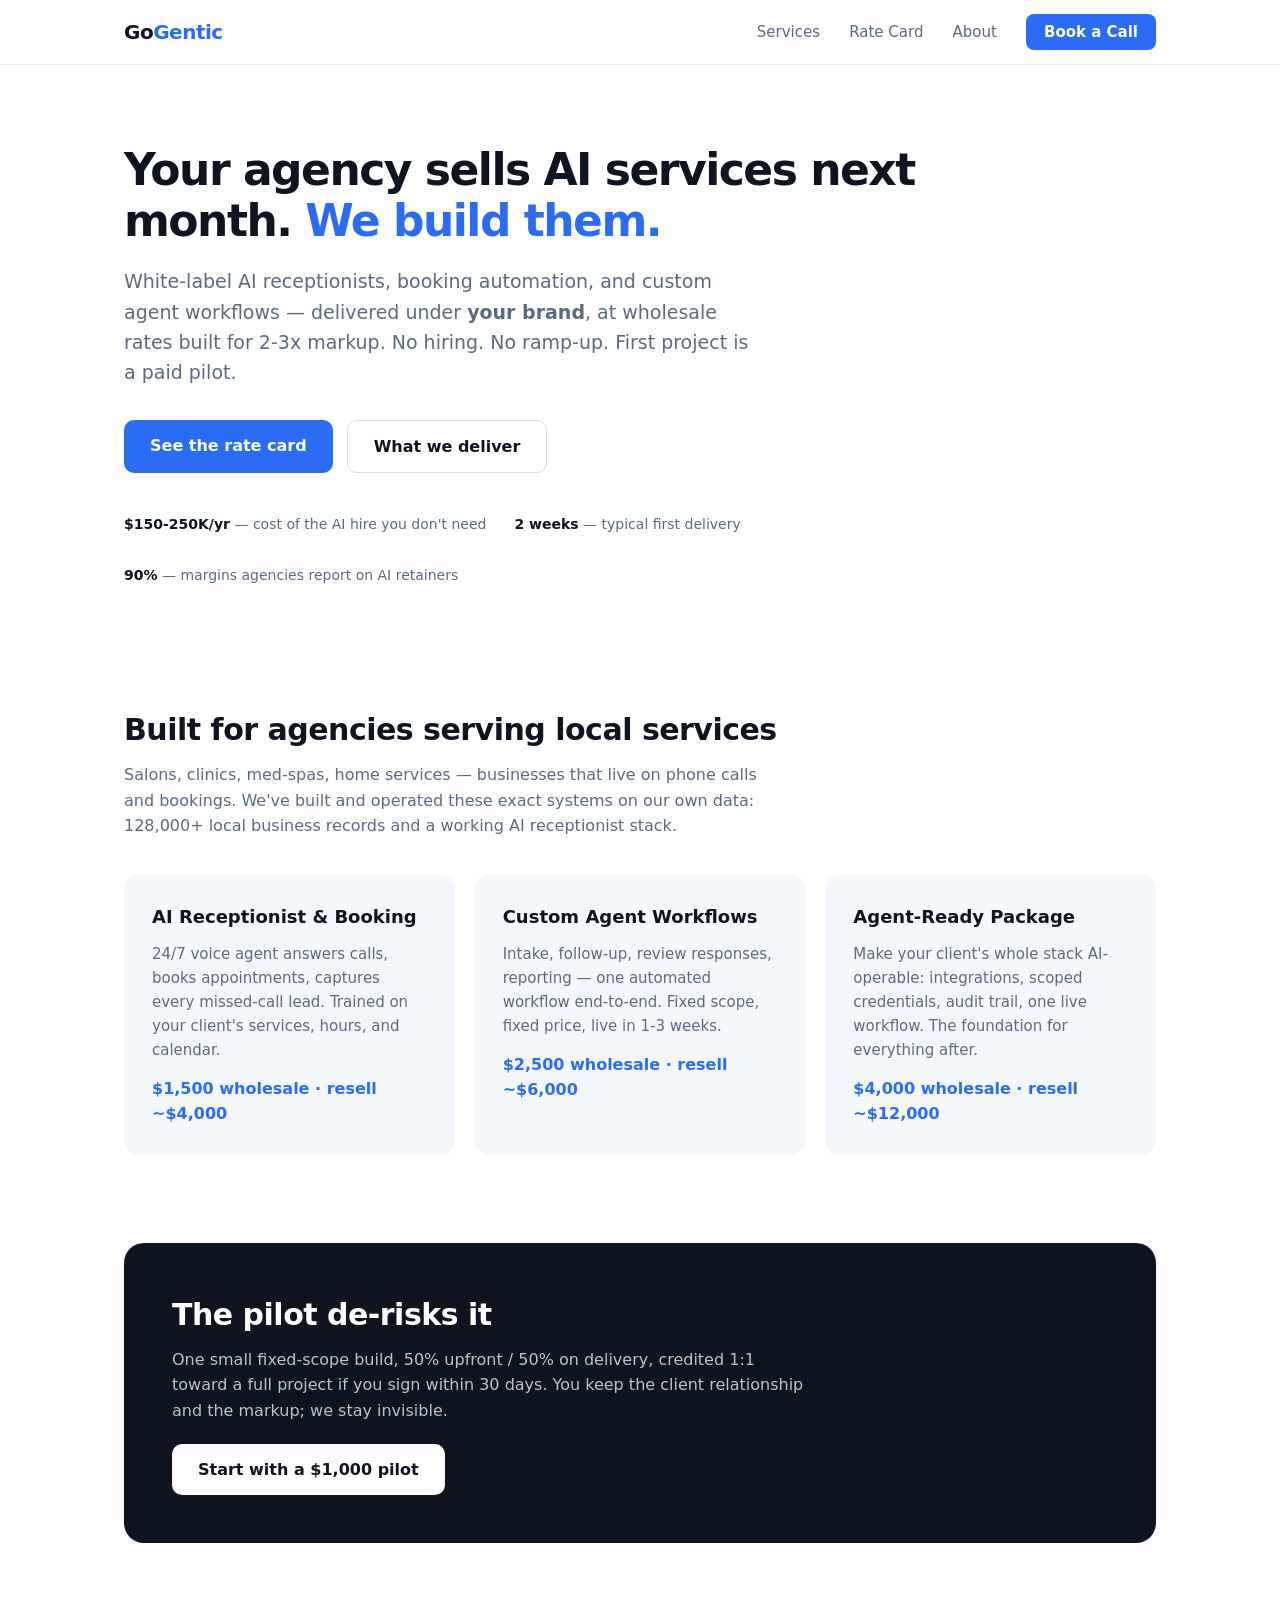
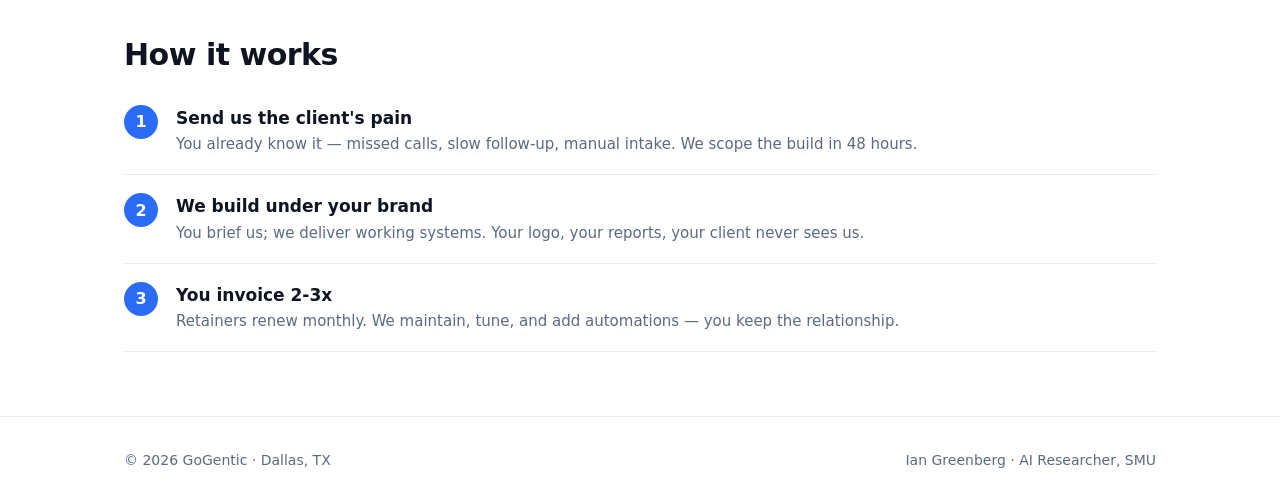
==== web/index.html @ 434d2a3e "consulting-ops v1: SQLite CRM, guarded send lane, thin MCP server, rate card, runbooks, 5-page site" ====
<!DOCTYPE html>
<html lang="en">
<head>
<meta charset="UTF-8">
<meta name="viewport" content="width=device-width, initial-scale=1.0">
<title>GoGentic — AI Receptionist & Booking Systems for Agencies</title>
<meta name="description" content="White-label AI implementation for agencies. AI receptionists, booking automation, and custom agent workflows under your brand. Built by an AI researcher, priced for 2-3x markup.">
<style>
:root{--ink:#0e1420;--paper:#ffffff;--accent:#2b6cf6;--accent2:#0e9f6e;--muted:#5b6b7f;--card:#f4f7fb}
*{margin:0;padding:0;box-sizing:border-box}
body{font-family:ui-sans-serif,system-ui,-apple-system,'Segoe UI',Roboto,sans-serif;color:var(--ink);background:var(--paper);line-height:1.6}
.wrap{max-width:1080px;margin:0 auto;padding:0 24px}
header{border-bottom:1px solid #e8edf3;position:sticky;top:0;background:rgba(255,255,255,.95);backdrop-filter:blur(6px);z-index:10}
.nav{display:flex;align-items:center;justify-content:space-between;height:64px}
.logo{font-weight:800;font-size:20px;letter-spacing:-.5px}
.logo span{color:var(--accent)}
nav a{color:var(--muted);text-decoration:none;margin-left:24px;font-size:15px}
nav a:hover{color:var(--ink)}
.cta{background:var(--accent);color:#fff!important;padding:9px 18px;border-radius:8px;font-weight:600}
.hero{padding:80px 0 56px;max-width:800px}
.hero h1{font-size:44px;line-height:1.15;letter-spacing:-1.5px;font-weight:800}
.hero h1 em{font-style:normal;color:var(--accent)}
.hero p{font-size:19px;color:var(--muted);margin-top:20px;max-width:640px}
.buttons{margin-top:32px;display:flex;gap:14px;flex-wrap:wrap}
.btn{padding:13px 26px;border-radius:10px;font-weight:700;text-decoration:none;font-size:16px}
.btn.primary{background:var(--accent);color:#fff}
.btn.ghost{border:1.5px solid #d7e0ea;color:var(--ink)}
.proof{margin-top:40px;display:flex;gap:28px;flex-wrap:wrap;color:var(--muted);font-size:14px}
.proof b{color:var(--ink)}
section{padding:64px 0}
h2{font-size:30px;letter-spacing:-.5px;margin-bottom:8px}
.sub{color:var(--muted);margin-bottom:36px;max-width:640px}
.grid{display:grid;grid-template-columns:repeat(auto-fit,minmax(300px,1fr));gap:20px}
.card{background:var(--card);border-radius:14px;padding:28px}
.card h3{font-size:18px;margin-bottom:10px}
.card p{color:var(--muted);font-size:15px}
.card .price{margin-top:14px;font-weight:800;color:var(--accent)}
.band{background:var(--ink);color:#fff;border-radius:20px;padding:48px;margin:24px 0}
.band h2{color:#fff}
.band p{color:#b9c4d2;max-width:640px}
.band .btn{background:#fff;color:var(--ink);display:inline-block;margin-top:20px}
.steps{counter-reset:s}
.step{display:flex;gap:18px;padding:18px 0;border-bottom:1px solid #e8edf3}
.step:before{counter-increment:s;content:counter(s);flex:0 0 34px;height:34px;border-radius:50%;background:var(--accent);color:#fff;font-weight:800;display:flex;align-items:center;justify-content:center}
.step h3{font-size:17px}
.step p{color:var(--muted);font-size:15px}
footer{border-top:1px solid #e8edf3;padding:32px 0;color:var(--muted);font-size:14px;display:flex;justify-content:space-between;flex-wrap:wrap;gap:8px}
</style>
</head>
<body>
<header><div class="wrap nav">
<div class="logo">Go<span>Gentic</span></div>
<nav>
<a href="services.html">Services</a>
<a href="ratecard.html">Rate Card</a>
<a href="about.html">About</a>
<a class="cta" href="contact.html">Book a Call</a>
</nav>
</div></header>

<div class="wrap">
<div class="hero">
<h1>Your agency sells AI services next month. <em>We build them.</em></h1>
<p>White-label AI receptionists, booking automation, and custom agent workflows —
delivered under <b>your brand</b>, at wholesale rates built for 2-3x markup.
No hiring. No ramp-up. First project is a paid pilot.</p>
<div class="buttons">
<a class="btn primary" href="contact.html">See the rate card</a>
<a class="btn ghost" href="services.html">What we deliver</a>
</div>
<div class="proof">
<div><b>$150-250K/yr</b> — cost of the AI hire you don't need</div>
<div><b>2 weeks</b> — typical first delivery</div>
<div><b>90%</b> — margins agencies report on AI retainers</div>
</div>
</div>

<section>
<h2>Built for agencies serving local services</h2>
<p class="sub">Salons, clinics, med-spas, home services — businesses that live on
phone calls and bookings. We've built and operated these exact systems on our own
data: 128,000+ local business records and a working AI receptionist stack.</p>
<div class="grid">
<div class="card"><h3>AI Receptionist & Booking</h3><p>24/7 voice agent answers calls, books appointments, captures every missed-call lead. Trained on your client's services, hours, and calendar.</p><div class="price">$1,500 wholesale · resell ~$4,000</div></div>
<div class="card"><h3>Custom Agent Workflows</h3><p>Intake, follow-up, review responses, reporting — one automated workflow end-to-end. Fixed scope, fixed price, live in 1-3 weeks.</p><div class="price">$2,500 wholesale · resell ~$6,000</div></div>
<div class="card"><h3>Agent-Ready Package</h3><p>Make your client's whole stack AI-operable: integrations, scoped credentials, audit trail, one live workflow. The foundation for everything after.</p><div class="price">$4,000 wholesale · resell ~$12,000</div></div>
</div>
</section>

<div class="band">
<h2>The pilot de-risks it</h2>
<p>One small fixed-scope build, 50% upfront / 50% on delivery, credited 1:1 toward a
full project if you sign within 30 days. You keep the client relationship and the
markup; we stay invisible.</p>
<a class="btn" href="contact.html">Start with a $1,000 pilot</a>
</div>

<section class="steps-wrap">
<h2>How it works</h2>
<div class="steps">
<div class="step"><div><h3>Send us the client's pain</h3><p>You already know it — missed calls, slow follow-up, manual intake. We scope the build in 48 hours.</p></div></div>
<div class="step"><div><h3>We build under your brand</h3><p>You brief us; we deliver working systems. Your logo, your reports, your client never sees us.</p></div></div>
<div class="step"><div><h3>You invoice 2-3x</h3><p>Retainers renew monthly. We maintain, tune, and add automations — you keep the relationship.</p></div></div>
</div>
</section>
</div>

<footer><div class="wrap" style="display:flex;justify-content:space-between;width:100%;flex-wrap:wrap;gap:8px">
<div>© 2026 GoGentic · Dallas, TX</div>
<div>Ian Greenberg · AI Researcher, SMU</div>
</div></footer>
</body>
</html>
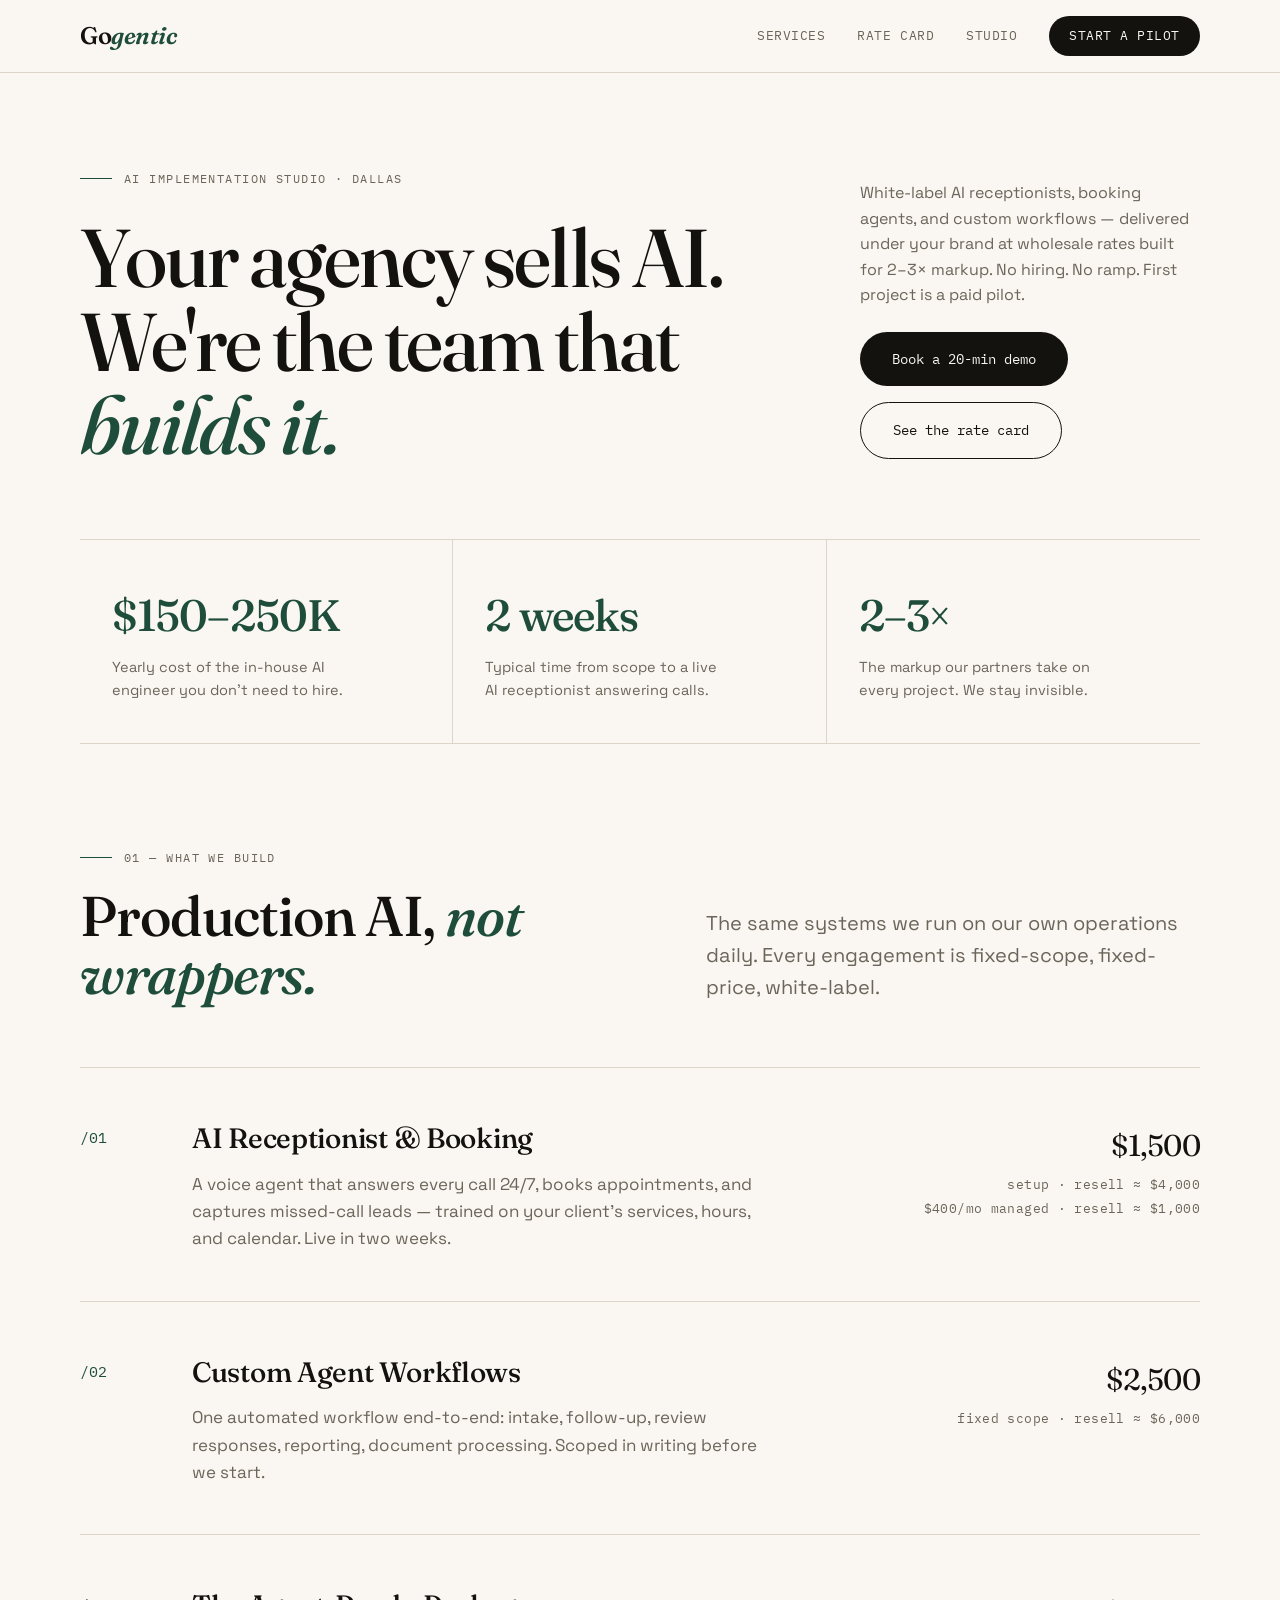
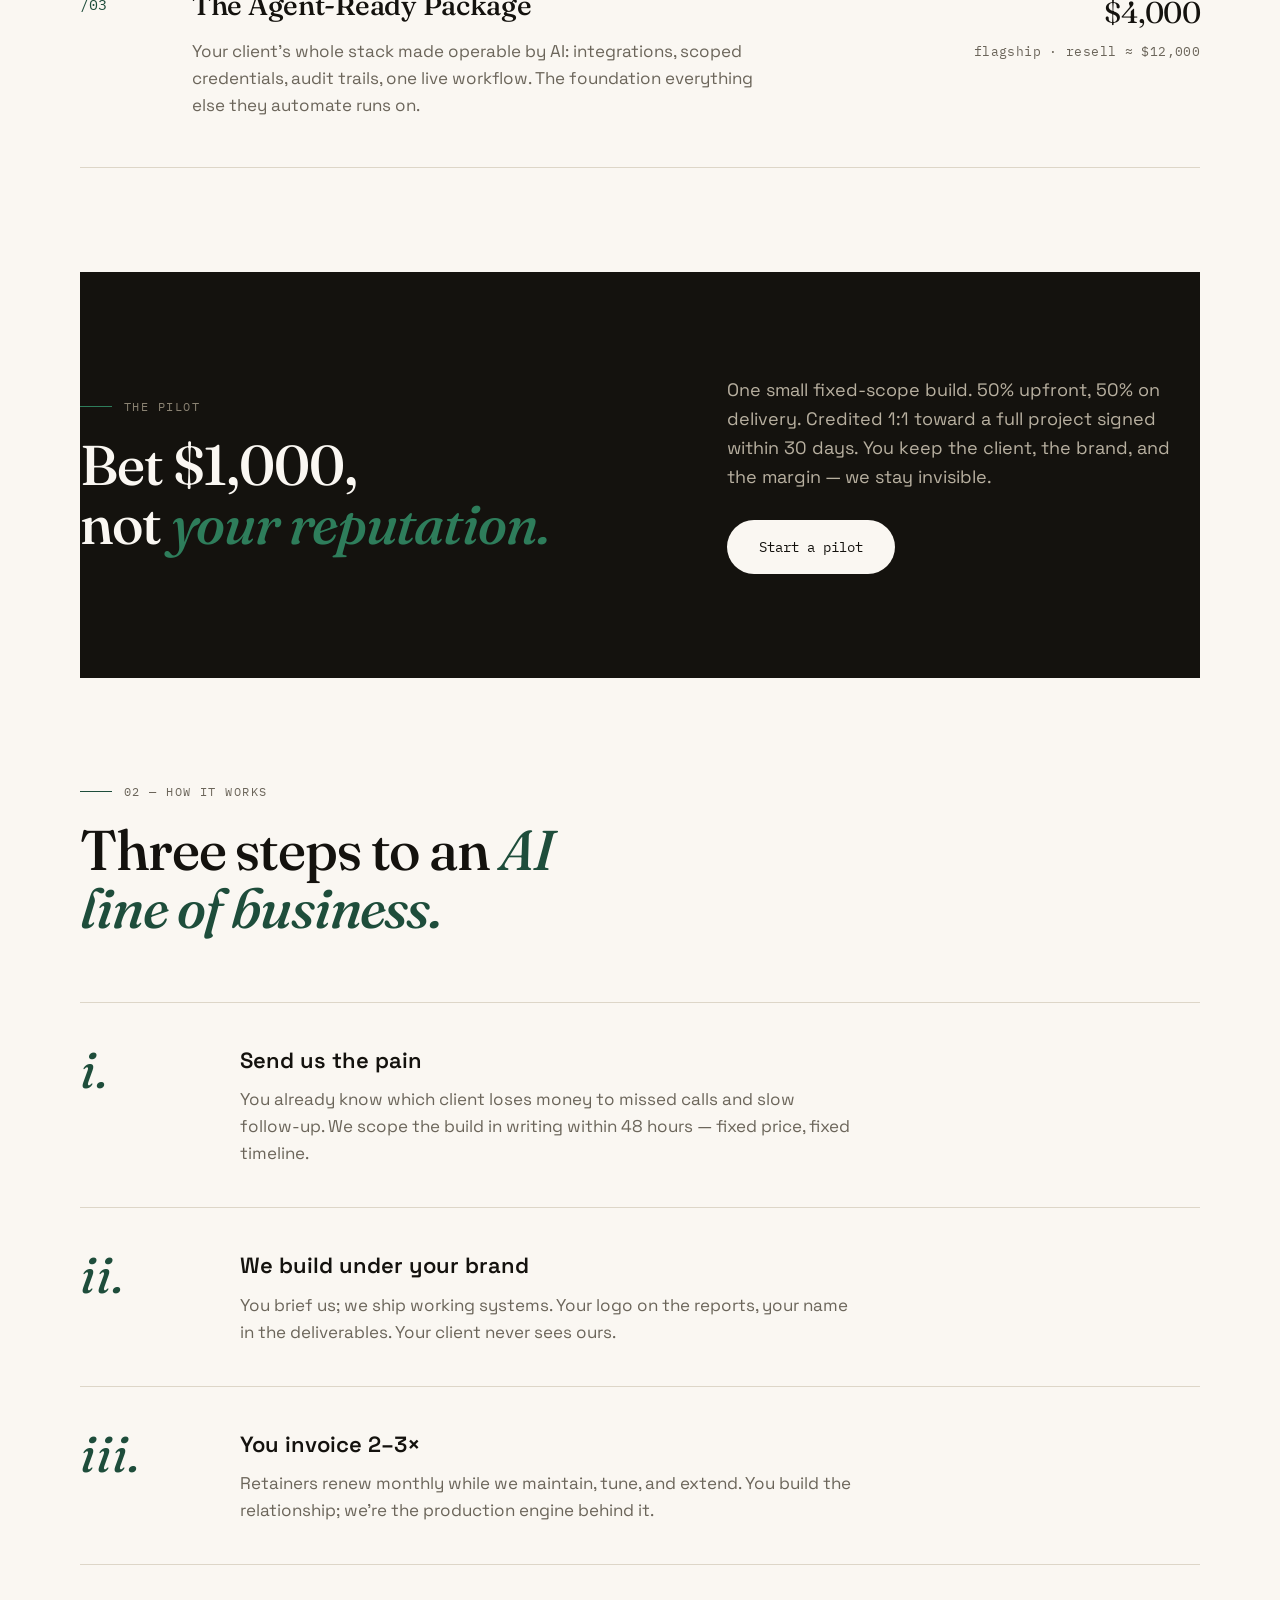
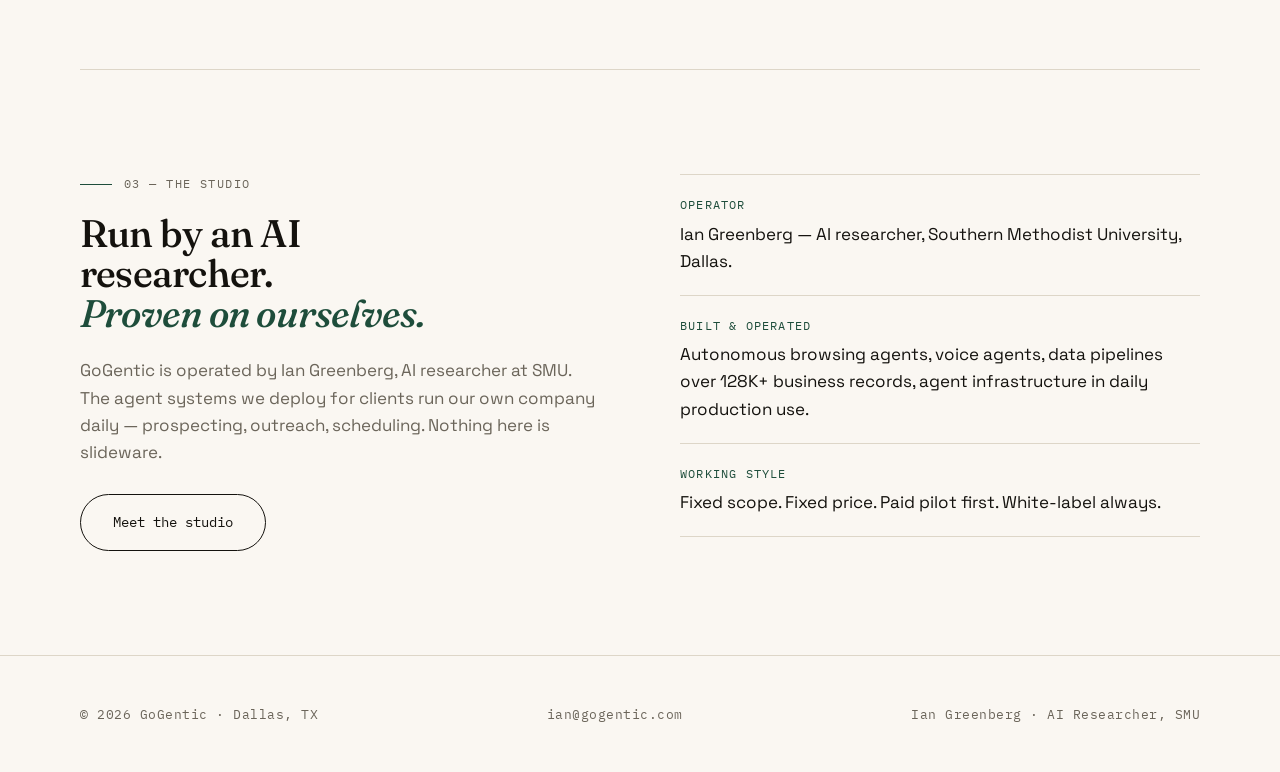
==== commit 5d712c9c: "site v2: research-studio editorial redesign (Fraunces/Space Grotesk/Plex Mono, ink-on-paper, deep gr" ====
--- a/web/index.html
+++ b/web/index.html
@@ -3,111 +3,207 @@
 <head>
 <meta charset="UTF-8">
 <meta name="viewport" content="width=device-width, initial-scale=1.0">
-<title>GoGentic — AI Receptionist & Booking Systems for Agencies</title>
-<meta name="description" content="White-label AI implementation for agencies. AI receptionists, booking automation, and custom agent workflows under your brand. Built by an AI researcher, priced for 2-3x markup.">
-<style>
-:root{--ink:#0e1420;--paper:#ffffff;--accent:#2b6cf6;--accent2:#0e9f6e;--muted:#5b6b7f;--card:#f4f7fb}
-*{margin:0;padding:0;box-sizing:border-box}
-body{font-family:ui-sans-serif,system-ui,-apple-system,'Segoe UI',Roboto,sans-serif;color:var(--ink);background:var(--paper);line-height:1.6}
-.wrap{max-width:1080px;margin:0 auto;padding:0 24px}
-header{border-bottom:1px solid #e8edf3;position:sticky;top:0;background:rgba(255,255,255,.95);backdrop-filter:blur(6px);z-index:10}
-.nav{display:flex;align-items:center;justify-content:space-between;height:64px}
-.logo{font-weight:800;font-size:20px;letter-spacing:-.5px}
-.logo span{color:var(--accent)}
-nav a{color:var(--muted);text-decoration:none;margin-left:24px;font-size:15px}
-nav a:hover{color:var(--ink)}
-.cta{background:var(--accent);color:#fff!important;padding:9px 18px;border-radius:8px;font-weight:600}
-.hero{padding:80px 0 56px;max-width:800px}
-.hero h1{font-size:44px;line-height:1.15;letter-spacing:-1.5px;font-weight:800}
-.hero h1 em{font-style:normal;color:var(--accent)}
-.hero p{font-size:19px;color:var(--muted);margin-top:20px;max-width:640px}
-.buttons{margin-top:32px;display:flex;gap:14px;flex-wrap:wrap}
-.btn{padding:13px 26px;border-radius:10px;font-weight:700;text-decoration:none;font-size:16px}
-.btn.primary{background:var(--accent);color:#fff}
-.btn.ghost{border:1.5px solid #d7e0ea;color:var(--ink)}
-.proof{margin-top:40px;display:flex;gap:28px;flex-wrap:wrap;color:var(--muted);font-size:14px}
-.proof b{color:var(--ink)}
-section{padding:64px 0}
-h2{font-size:30px;letter-spacing:-.5px;margin-bottom:8px}
-.sub{color:var(--muted);margin-bottom:36px;max-width:640px}
-.grid{display:grid;grid-template-columns:repeat(auto-fit,minmax(300px,1fr));gap:20px}
-.card{background:var(--card);border-radius:14px;padding:28px}
-.card h3{font-size:18px;margin-bottom:10px}
-.card p{color:var(--muted);font-size:15px}
-.card .price{margin-top:14px;font-weight:800;color:var(--accent)}
-.band{background:var(--ink);color:#fff;border-radius:20px;padding:48px;margin:24px 0}
-.band h2{color:#fff}
-.band p{color:#b9c4d2;max-width:640px}
-.band .btn{background:#fff;color:var(--ink);display:inline-block;margin-top:20px}
-.steps{counter-reset:s}
-.step{display:flex;gap:18px;padding:18px 0;border-bottom:1px solid #e8edf3}
-.step:before{counter-increment:s;content:counter(s);flex:0 0 34px;height:34px;border-radius:50%;background:var(--accent);color:#fff;font-weight:800;display:flex;align-items:center;justify-content:center}
-.step h3{font-size:17px}
-.step p{color:var(--muted);font-size:15px}
-footer{border-top:1px solid #e8edf3;padding:32px 0;color:var(--muted);font-size:14px;display:flex;justify-content:space-between;flex-wrap:wrap;gap:8px}
-</style>
+<title>GoGentic — The AI implementation studio for agencies</title>
+<meta name="description" content="White-label AI receptionists, booking agents, and custom AI workflows for agencies. Built by an AI researcher, delivered under your brand. Dallas, TX.">
+<link rel="preconnect" href="https://fonts.googleapis.com">
+<link rel="preconnect" href="https://fonts.gstatic.com" crossorigin>
+<link href="https://fonts.googleapis.com/css2?family=Fraunces:ital,opsz,wght@0,9..144,400..600;1,9..144,400..600&family=Space+Grotesk:wght@400;500;600&family=IBM+Plex+Mono:wght@400;500&display=swap" rel="stylesheet">
+<link rel="stylesheet" href="styles.css">
 </head>
 <body>
-<header><div class="wrap nav">
-<div class="logo">Go<span>Gentic</span></div>
-<nav>
-<a href="services.html">Services</a>
-<a href="ratecard.html">Rate Card</a>
-<a href="about.html">About</a>
-<a class="cta" href="contact.html">Book a Call</a>
-</nav>
+
+<header><div class="nav">
+  <a class="logo" href="index.html">Go<em>gentic</em></a>
+  <nav>
+    <a href="services.html">Services</a>
+    <a href="ratecard.html">Rate Card</a>
+    <a href="about.html">Studio</a>
+    <a class="pill" href="contact.html">Start a pilot</a>
+  </nav>
 </div></header>
 
 <div class="wrap">
+
+<!-- HERO -->
 <div class="hero">
-<h1>Your agency sells AI services next month. <em>We build them.</em></h1>
-<p>White-label AI receptionists, booking automation, and custom agent workflows —
-delivered under <b>your brand</b>, at wholesale rates built for 2-3x markup.
-No hiring. No ramp-up. First project is a paid pilot.</p>
-<div class="buttons">
-<a class="btn primary" href="contact.html">See the rate card</a>
-<a class="btn ghost" href="services.html">What we deliver</a>
-</div>
+  <div class="hero-grid">
+    <div>
+      <div class="label" style="margin-bottom:28px">AI implementation studio · Dallas</div>
+      <h1>Your agency sells AI.<br>We're the team that <em>builds it.</em></h1>
+    </div>
+    <div class="hero-side">
+      <p>White-label AI receptionists, booking agents, and custom workflows —
+      delivered under your brand at wholesale rates built for 2–3× markup.
+      No hiring. No ramp. First project is a paid pilot.</p>
+      <div class="hero-cta">
+        <a class="btn btn-primary" href="contact.html">Book a 20-min demo</a>
+        <a class="btn btn-ghost" href="ratecard.html">See the rate card</a>
+      </div>
+    </div>
+  </div>
+</div>
+
+<!-- PROOF -->
 <div class="proof">
-<div><b>$150-250K/yr</b> — cost of the AI hire you don't need</div>
-<div><b>2 weeks</b> — typical first delivery</div>
-<div><b>90%</b> — margins agencies report on AI retainers</div>
-</div>
-</div>
-
+  <div class="proof-grid">
+    <div class="proof-cell">
+      <div class="num">$150–250K</div>
+      <p>Yearly cost of the in-house AI engineer you don't need to hire.</p>
+    </div>
+    <div class="proof-cell">
+      <div class="num">2 weeks</div>
+      <p>Typical time from scope to a live AI receptionist answering calls.</p>
+    </div>
+    <div class="proof-cell">
+      <div class="num">2–3×</div>
+      <p>The markup our partners take on every project. We stay invisible.</p>
+    </div>
+  </div>
+</div>
+
+<!-- 01 SERVICES -->
+<section id="services">
+  <div class="sec-head">
+    <div>
+      <div class="label" style="margin-bottom:20px">01 — What we build</div>
+      <h2 class="display">Production AI, <em>not wrappers.</em></h2>
+    </div>
+    <p class="lede" style="max-width:38ch">The same systems we run on our own
+    operations daily. Every engagement is fixed-scope, fixed-price, white-label.</p>
+  </div>
+
+  <div class="svc-row">
+    <div class="svc-num">/01</div>
+    <div class="svc-body">
+      <h3>AI Receptionist &amp; Booking</h3>
+      <p>A voice agent that answers every call 24/7, books appointments, and captures
+      missed-call leads — trained on your client's services, hours, and calendar.
+      Live in two weeks.</p>
+    </div>
+    <div class="svc-price">
+      <div class="w">$1,500</div>
+      <div class="r">setup · resell ≈ $4,000</div>
+      <div class="r">$400/mo managed · resell ≈ $1,000</div>
+    </div>
+  </div>
+
+  <div class="svc-row">
+    <div class="svc-num">/02</div>
+    <div class="svc-body">
+      <h3>Custom Agent Workflows</h3>
+      <p>One automated workflow end-to-end: intake, follow-up, review responses,
+      reporting, document processing. Scoped in writing before we start.</p>
+    </div>
+    <div class="svc-price">
+      <div class="w">$2,500</div>
+      <div class="r">fixed scope · resell ≈ $6,000</div>
+    </div>
+  </div>
+
+  <div class="svc-row">
+    <div class="svc-num">/03</div>
+    <div class="svc-body">
+      <h3>The Agent-Ready Package</h3>
+      <p>Your client's whole stack made operable by AI: integrations, scoped
+      credentials, audit trails, one live workflow. The foundation everything
+      else they automate runs on.</p>
+    </div>
+    <div class="svc-price">
+      <div class="w">$4,000</div>
+      <div class="r">flagship · resell ≈ $12,000</div>
+    </div>
+  </div>
+</section>
+
+<!-- BAND: PILOT -->
+<div class="band">
+  <section>
+    <div class="band-grid">
+      <div>
+        <div class="label" style="margin-bottom:20px">The pilot</div>
+        <h2 class="display">Bet $1,000,<br>not <em>your reputation.</em></h2>
+      </div>
+      <div>
+        <p>One small fixed-scope build. 50% upfront, 50% on delivery. Credited 1:1
+        toward a full project signed within 30 days. You keep the client, the brand,
+        and the margin — we stay invisible.</p>
+        <a class="btn btn-primary" href="contact.html" style="margin-top:28px">Start a pilot</a>
+      </div>
+    </div>
+  </section>
+</div>
+
+<!-- 02 HOW -->
 <section>
-<h2>Built for agencies serving local services</h2>
-<p class="sub">Salons, clinics, med-spas, home services — businesses that live on
-phone calls and bookings. We've built and operated these exact systems on our own
-data: 128,000+ local business records and a working AI receptionist stack.</p>
-<div class="grid">
-<div class="card"><h3>AI Receptionist & Booking</h3><p>24/7 voice agent answers calls, books appointments, captures every missed-call lead. Trained on your client's services, hours, and calendar.</p><div class="price">$1,500 wholesale · resell ~$4,000</div></div>
-<div class="card"><h3>Custom Agent Workflows</h3><p>Intake, follow-up, review responses, reporting — one automated workflow end-to-end. Fixed scope, fixed price, live in 1-3 weeks.</p><div class="price">$2,500 wholesale · resell ~$6,000</div></div>
-<div class="card"><h3>Agent-Ready Package</h3><p>Make your client's whole stack AI-operable: integrations, scoped credentials, audit trail, one live workflow. The foundation for everything after.</p><div class="price">$4,000 wholesale · resell ~$12,000</div></div>
-</div>
+  <div class="sec-head">
+    <div>
+      <div class="label" style="margin-bottom:20px">02 — How it works</div>
+      <h2 class="display">Three steps to an <em>AI line of business.</em></h2>
+    </div>
+  </div>
+  <div class="step">
+    <div class="s-num">i.</div>
+    <div>
+      <h3>Send us the pain</h3>
+      <p>You already know which client loses money to missed calls and slow follow-up.
+      We scope the build in writing within 48 hours — fixed price, fixed timeline.</p>
+    </div>
+  </div>
+  <div class="step">
+    <div class="s-num">ii.</div>
+    <div>
+      <h3>We build under your brand</h3>
+      <p>You brief us; we ship working systems. Your logo on the reports, your name in
+      the deliverables. Your client never sees ours.</p>
+    </div>
+  </div>
+  <div class="step">
+    <div class="s-num">iii.</div>
+    <div>
+      <h3>You invoice 2–3×</h3>
+      <p>Retainers renew monthly while we maintain, tune, and extend. You build the
+      relationship; we're the production engine behind it.</p>
+    </div>
+  </div>
 </section>
 
-<div class="band">
-<h2>The pilot de-risks it</h2>
-<p>One small fixed-scope build, 50% upfront / 50% on delivery, credited 1:1 toward a
-full project if you sign within 30 days. You keep the client relationship and the
-markup; we stay invisible.</p>
-<a class="btn" href="contact.html">Start with a $1,000 pilot</a>
-</div>
-
-<section class="steps-wrap">
-<h2>How it works</h2>
-<div class="steps">
-<div class="step"><div><h3>Send us the client's pain</h3><p>You already know it — missed calls, slow follow-up, manual intake. We scope the build in 48 hours.</p></div></div>
-<div class="step"><div><h3>We build under your brand</h3><p>You brief us; we deliver working systems. Your logo, your reports, your client never sees us.</p></div></div>
-<div class="step"><div><h3>You invoice 2-3x</h3><p>Retainers renew monthly. We maintain, tune, and add automations — you keep the relationship.</p></div></div>
-</div>
+<!-- 03 STUDIO -->
+<section style="border-top:1px solid var(--line)">
+  <div class="about-strip">
+    <div>
+      <div class="label" style="margin-bottom:20px">03 — The studio</div>
+      <h2 class="display">Run by an AI researcher.<br><em>Proven on ourselves.</em></h2>
+      <p class="lede" style="margin-top:24px;font-size:17px">GoGentic is operated by
+      Ian Greenberg, AI researcher at SMU. The agent systems we deploy for clients
+      run our own company daily — prospecting, outreach, scheduling. Nothing here
+      is slideware.</p>
+      <a class="btn btn-ghost" href="about.html" style="margin-top:28px">Meet the studio</a>
+    </div>
+    <div>
+      <div class="fact">
+        <div class="f-label">Operator</div>
+        <p>Ian Greenberg — AI researcher, Southern Methodist University, Dallas.</p>
+      </div>
+      <div class="fact">
+        <div class="f-label">Built &amp; operated</div>
+        <p>Autonomous browsing agents, voice agents, data pipelines over 128K+
+        business records, agent infrastructure in daily production use.</p>
+      </div>
+      <div class="fact">
+        <div class="f-label">Working style</div>
+        <p>Fixed scope. Fixed price. Paid pilot first. White-label always.</p>
+      </div>
+    </div>
+  </div>
 </section>
-</div>
-
-<footer><div class="wrap" style="display:flex;justify-content:space-between;width:100%;flex-wrap:wrap;gap:8px">
-<div>© 2026 GoGentic · Dallas, TX</div>
-<div>Ian Greenberg · AI Researcher, SMU</div>
+
+</div>
+
+<footer><div class="wrap foot">
+  <div>© 2026 GoGentic · Dallas, TX</div>
+  <div>ian@gogentic.com</div>
+  <div>Ian Greenberg · AI Researcher, SMU</div>
 </div></footer>
+
 </body>
 </html>
--- a/web/styles.css
+++ b/web/styles.css
@@ -0,0 +1,161 @@
+/* GoGentic — research-studio editorial system
+   Type: Fraunces (display serif) / Space Grotesk (body) / IBM Plex Mono (labels)
+   Color: paper #FAF7F2, ink #14120E, accent deep green #1E4D3B, muted #6B655A */
+:root{
+  --paper:#FAF7F2; --ink:#14120E; --accent:#1E4D3B; --accent-bright:#2E7D5B;
+  --muted:#6B655A; --line:#DDD6C8; --card:#F2EDE3; --warm:#EFE6D6;
+}
+*{margin:0;padding:0;box-sizing:border-box}
+html{scroll-behavior:smooth}
+body{font-family:'Space Grotesk',sans-serif;background:var(--paper);color:var(--ink);
+  font-size:17px;line-height:1.6;-webkit-font-smoothing:antialiased}
+::selection{background:var(--accent);color:var(--paper)}
+a{color:inherit}
+
+/* ---- chrome ---- */
+header{position:sticky;top:0;z-index:50;background:rgba(250,247,242,.92);
+  backdrop-filter:blur(8px);border-bottom:1px solid var(--line)}
+.nav{max-width:1200px;margin:0 auto;padding:0 40px;height:72px;
+  display:flex;align-items:center;justify-content:space-between}
+.logo{font-family:'Fraunces',serif;font-weight:600;font-size:24px;letter-spacing:-.02em;
+  text-decoration:none}
+.logo em{font-style:italic;color:var(--accent)}
+nav{display:flex;gap:32px;align-items:center}
+nav a{font-family:'IBM Plex Mono',monospace;font-size:13px;letter-spacing:.04em;
+  text-transform:uppercase;text-decoration:none;color:var(--muted);transition:color .15s}
+nav a:hover{color:var(--ink)}
+nav a.pill{background:var(--ink);color:var(--paper);padding:10px 20px;border-radius:99px}
+nav a.pill:hover{background:var(--accent);color:var(--paper)}
+
+.wrap{max-width:1200px;margin:0 auto;padding:0 40px}
+
+/* ---- type ---- */
+.display{font-family:'Fraunces',serif;font-weight:500;line-height:1.04;letter-spacing:-.02em}
+.display em{font-style:italic;color:var(--accent)}
+h2.display{font-size:clamp(34px,4.5vw,56px);max-width:14ch}
+.label{font-family:'IBM Plex Mono',monospace;font-size:12px;letter-spacing:.12em;
+  text-transform:uppercase;color:var(--muted);display:flex;align-items:center;gap:12px}
+.label:before{content:"";width:32px;height:1px;background:var(--accent)}
+.lede{font-size:20px;color:var(--muted);max-width:54ch}
+
+/* ---- hero ---- */
+.hero{padding:96px 0 72px;border-bottom:1px solid var(--line)}
+.hero h1{font-family:'Fraunces',serif;font-weight:500;
+  font-size:clamp(44px,6.4vw,84px);line-height:1.02;letter-spacing:-.025em;max-width:16ch}
+.hero h1 em{font-style:italic;color:var(--accent)}
+.hero-grid{display:grid;grid-template-columns:1fr 340px;gap:64px;align-items:end}
+.hero-side{padding-bottom:8px}
+.hero-side p{color:var(--muted);font-size:16px;margin-bottom:24px}
+.hero-cta{display:flex;gap:16px;align-items:center;flex-wrap:wrap}
+.btn{display:inline-block;font-family:'IBM Plex Mono',monospace;font-size:14px;
+  text-decoration:none;padding:16px 32px;border-radius:99px;transition:.2s}
+.btn-primary{background:var(--ink);color:var(--paper)}
+.btn-primary:hover{background:var(--accent)}
+.btn-ghost{border:1px solid var(--ink);color:var(--ink)}
+.btn-ghost:hover{background:var(--ink);color:var(--paper)}
+
+/* ---- proof strip ---- */
+.proof{border-bottom:1px solid var(--line)}
+.proof-grid{display:grid;grid-template-columns:repeat(3,1fr)}
+.proof-cell{padding:40px 32px;border-right:1px solid var(--line)}
+.proof-cell:last-child{border-right:none}
+.proof-cell .num{font-family:'Fraunces',serif;font-size:44px;font-weight:500;
+  letter-spacing:-.02em;color:var(--accent)}
+.proof-cell p{font-size:14.5px;color:var(--muted);max-width:26ch;margin-top:6px}
+
+/* ---- sections ---- */
+section{padding:104px 0}
+.sec-head{display:flex;justify-content:space-between;align-items:end;margin-bottom:64px;gap:40px}
+.sec-head .idx{font-family:'IBM Plex Mono',monospace;color:var(--muted);font-size:14px}
+
+/* services: asymmetric rows, not cards */
+.svc-row{display:grid;grid-template-columns:72px 1fr 380px;gap:40px;
+  padding:48px 0;border-top:1px solid var(--line);align-items:start}
+.svc-row:last-child{border-bottom:1px solid var(--line)}
+.svc-num{font-family:'IBM Plex Mono',monospace;color:var(--accent);font-size:15px;padding-top:10px}
+.svc-body h3{font-family:'Fraunces',serif;font-size:28px;font-weight:500;letter-spacing:-.01em}
+.svc-body p{color:var(--muted);margin-top:10px;max-width:52ch}
+.svc-price{text-align:right;padding-top:6px}
+.svc-price .w{font-family:'Fraunces',serif;font-size:30px;letter-spacing:-.02em}
+.svc-price .r{font-family:'IBM Plex Mono',monospace;font-size:12.5px;color:var(--muted);
+  margin-top:4px;letter-spacing:.03em}
+
+/* editorial band */
+.band{background:var(--ink);color:var(--paper)}
+.band .display em{color:var(--accent-bright)}
+.band-grid{display:grid;grid-template-columns:1.2fr 1fr;gap:80px;align-items:center}
+.band p{color:#B8B0A0;font-size:18px;max-width:48ch}
+.band .btn-primary{background:var(--paper);color:var(--ink)}
+.band .btn-primary:hover{background:var(--accent-bright);color:var(--paper)}
+.band .label{color:#8A8272}.band .label:before{background:var(--accent-bright)}
+
+/* steps */
+.step{display:grid;grid-template-columns:120px 1fr;gap:40px;padding:40px 0;
+  border-top:1px solid var(--line)}
+.step:last-child{border-bottom:1px solid var(--line)}
+.step .s-num{font-family:'Fraunces',serif;font-style:italic;font-size:52px;
+  color:var(--accent);line-height:1}
+.step h3{font-size:22px;font-weight:600;margin-bottom:8px}
+.step p{color:var(--muted);max-width:56ch}
+
+/* about strip */
+.about-strip{display:grid;grid-template-columns:1fr 1fr;gap:80px;align-items:start}
+.about-strip .display{font-size:clamp(28px,3vw,40px)}
+.fact{padding:20px 0;border-top:1px solid var(--line)}
+.fact:last-child{border-bottom:1px solid var(--line)}
+.fact .f-label{font-family:'IBM Plex Mono',monospace;font-size:12px;letter-spacing:.1em;
+  text-transform:uppercase;color:var(--accent)}
+.fact p{margin-top:6px;color:var(--ink)}
+
+footer{border-top:1px solid var(--line);padding:48px 0;margin-top:0}
+.foot{display:flex;justify-content:space-between;flex-wrap:wrap;gap:12px;
+  font-family:'IBM Plex Mono',monospace;font-size:12.5px;color:var(--muted);
+  letter-spacing:.04em}
+
+/* page hero (inner pages) */
+.page-hero{padding:88px 0 56px;border-bottom:1px solid var(--line)}
+.page-hero h1{font-family:'Fraunces',serif;font-weight:500;
+  font-size:clamp(40px,5vw,64px);letter-spacing:-.025em;line-height:1.05;max-width:18ch}
+.page-hero h1 em{font-style:italic;color:var(--accent)}
+.page-hero .lede{margin-top:24px}
+
+/* rate table — editorial, no zebra */
+.rtable{width:100%;border-collapse:collapse}
+.rtable th{font-family:'IBM Plex Mono',monospace;font-size:12px;letter-spacing:.1em;
+  text-transform:uppercase;color:var(--muted);text-align:left;padding:16px 12px;
+  border-bottom:2px solid var(--ink)}
+.rtable td{padding:24px 12px;border-bottom:1px solid var(--line);vertical-align:top}
+.rtable td:first-child{font-family:'Fraunces',serif;font-size:21px}
+.rtable .w{font-family:'Fraunces',serif;font-size:24px;color:var(--accent)}
+.rtable .r{font-family:'IBM Plex Mono',monospace;font-size:13px;color:var(--muted)}
+.rtable .rec{font-family:'IBM Plex Mono',monospace;font-size:12px;color:var(--muted)}
+
+.note{background:var(--card);border-radius:16px;padding:40px;margin:56px 0}
+.note h3{font-family:'Fraunces',serif;font-size:24px;margin-bottom:12px}
+.note p{color:var(--muted);max-width:64ch}
+.note b{color:var(--ink)}
+
+/* contact */
+.c-grid{display:grid;grid-template-columns:1fr 1fr;gap:64px;align-items:start}
+.c-card{background:var(--card);border-radius:16px;padding:44px}
+.c-card h3{font-family:'Fraunces',serif;font-size:26px;margin-bottom:10px}
+.c-card p{color:var(--muted);margin-bottom:20px}
+input,textarea{width:100%;background:var(--paper);border:1px solid var(--line);
+  border-radius:10px;padding:14px;font-family:'Space Grotesk',sans-serif;
+  font-size:15.5px;margin-bottom:14px;color:var(--ink)}
+input:focus,textarea:focus{outline:2px solid var(--accent);border-color:transparent}
+label{font-family:'IBM Plex Mono',monospace;font-size:12px;letter-spacing:.08em;
+  text-transform:uppercase;color:var(--muted);display:block;margin-bottom:6px}
+
+@media(max-width:960px){
+  .hero-grid,.band-grid,.about-strip,.c-grid{grid-template-columns:1fr;gap:40px}
+  .svc-row{grid-template-columns:40px 1fr;gap:20px}
+  .svc-price{grid-column:2;text-align:left}
+  .proof-grid{grid-template-columns:1fr}
+  .proof-cell{border-right:none;border-bottom:1px solid var(--line)}
+  .wrap{padding:0 24px}
+  .nav{padding:0 24px}
+  section{padding:72px 0}
+  nav{gap:18px}
+}
+@media(prefers-reduced-motion:reduce){*{transition:none!important;animation:none!important}}
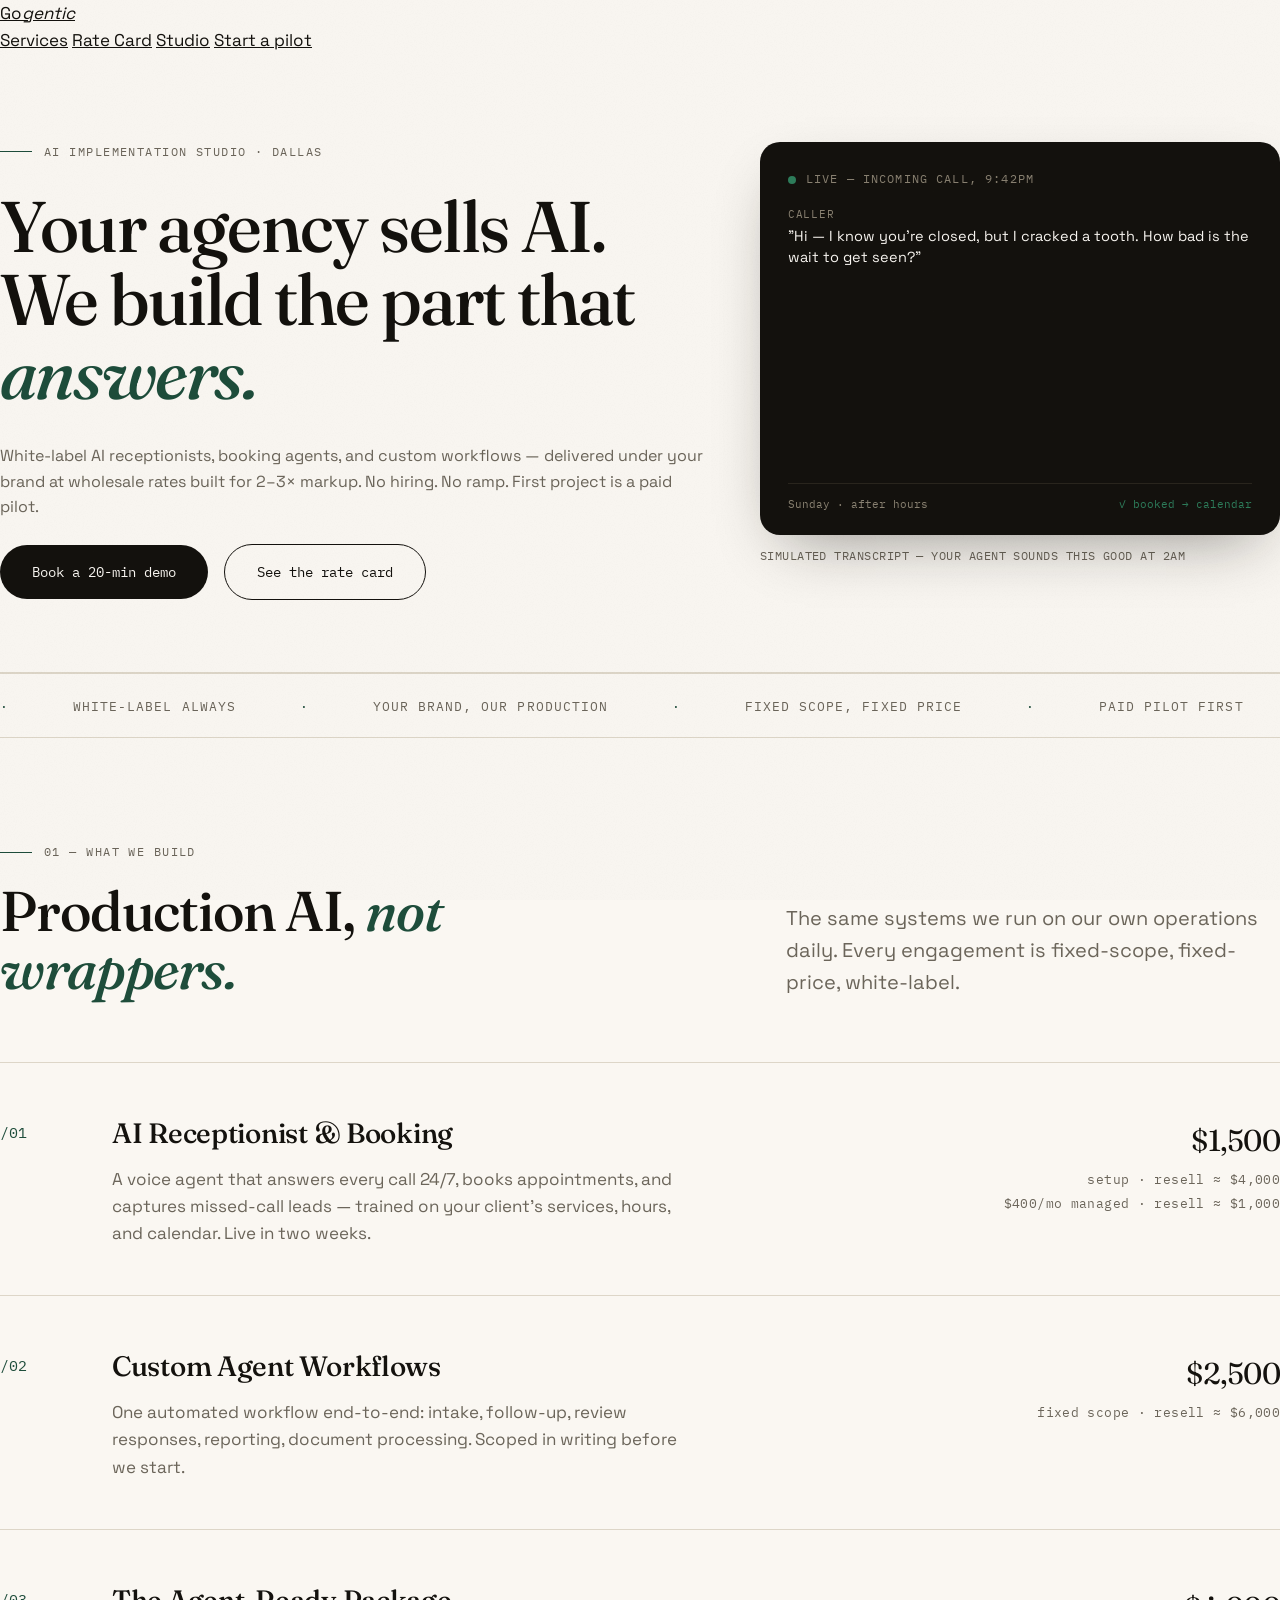
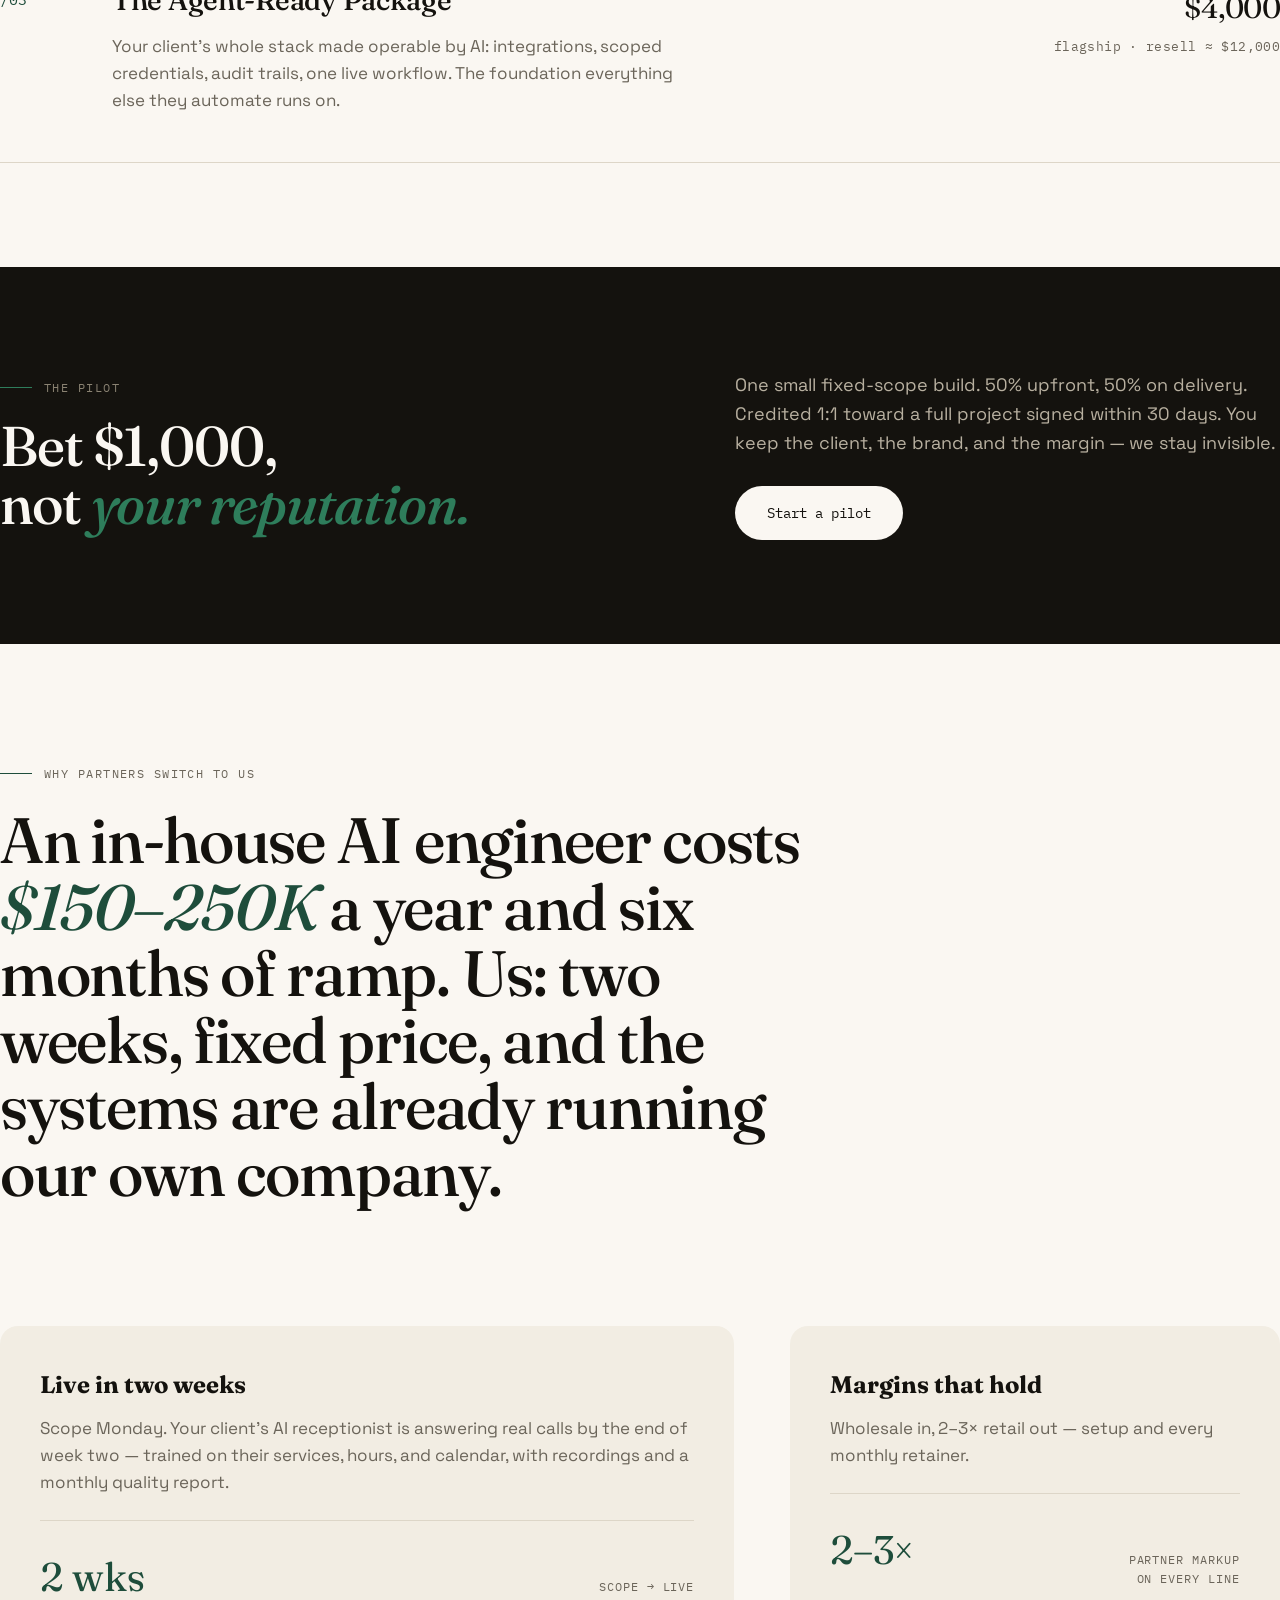
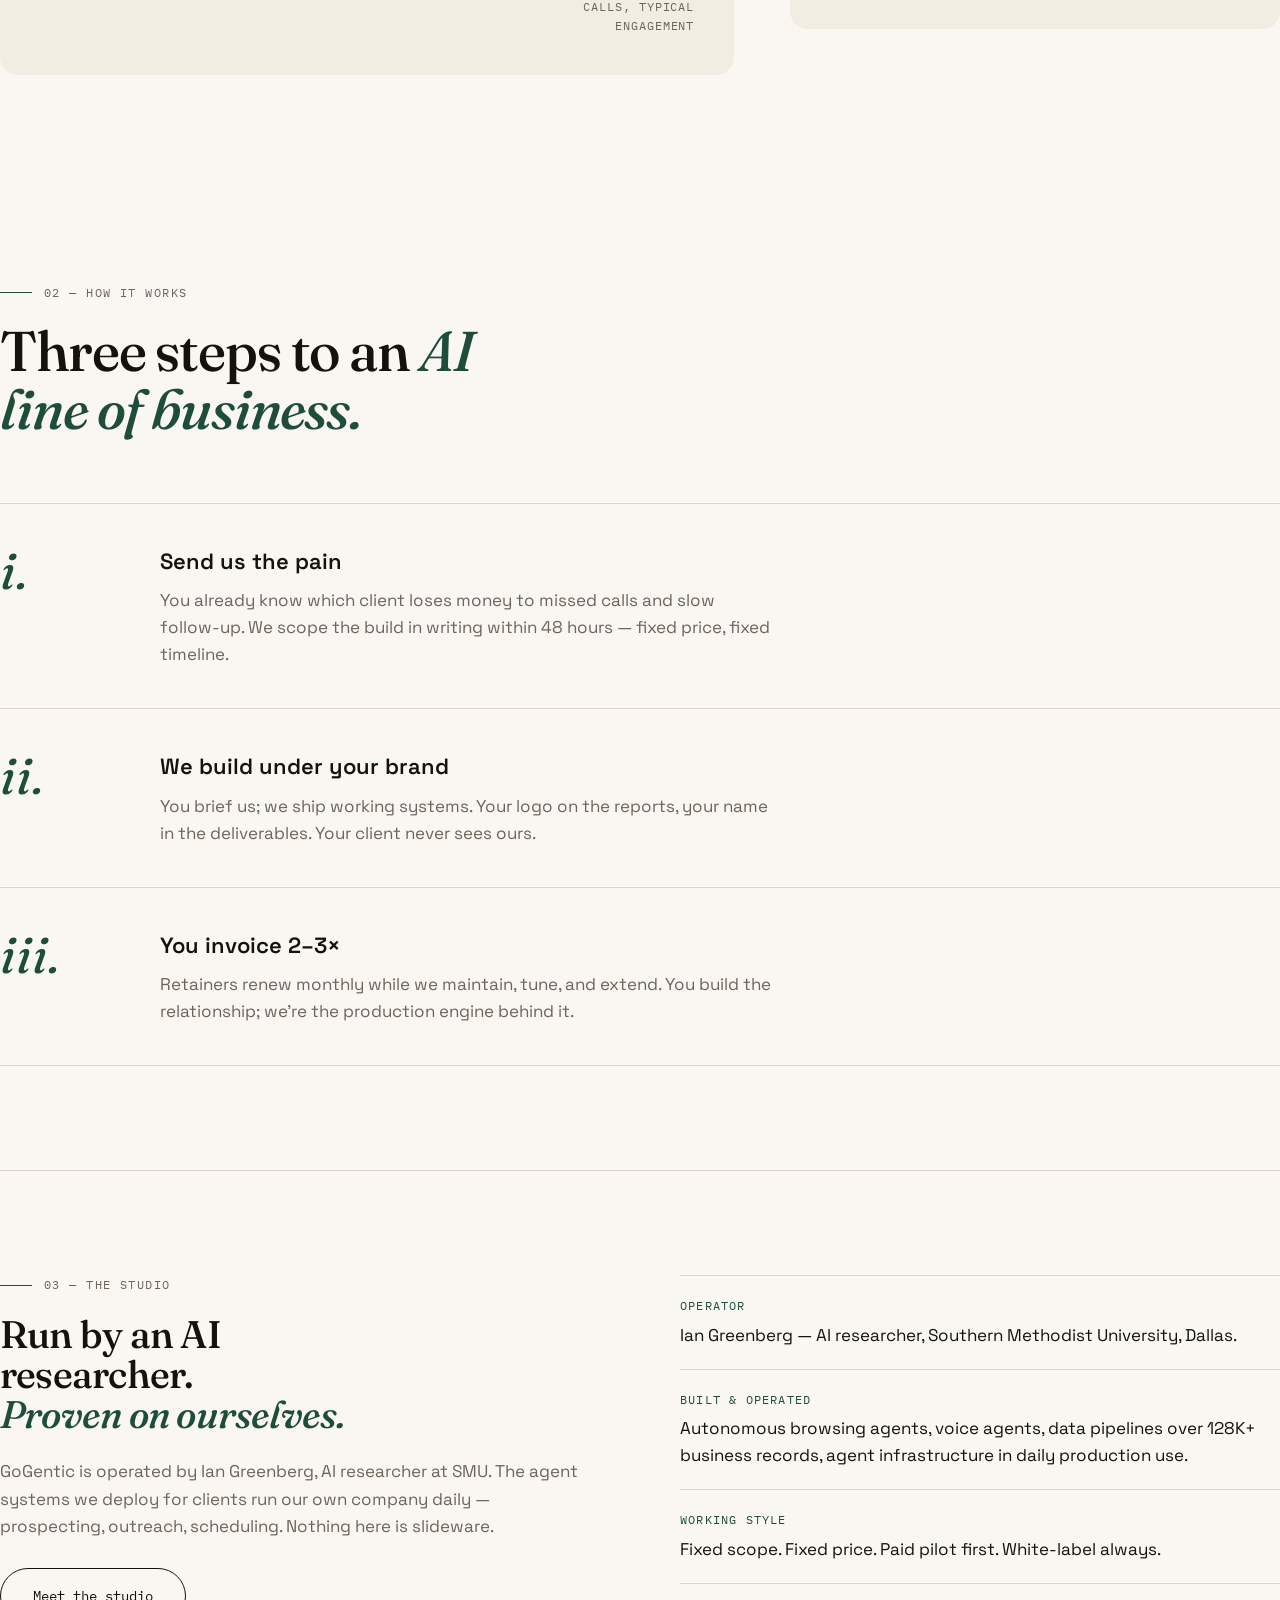
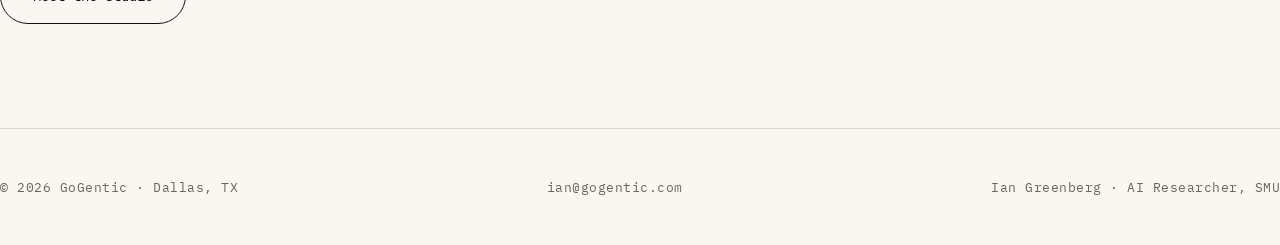
==== commit 78308bff: "site v3: product-as-hero concept — live AI call transcript in hero, kinetic headline, grain texture," ====
--- a/web/index.html
+++ b/web/index.html
@@ -24,40 +24,37 @@
 
 <div class="wrap">
 
-<!-- HERO -->
+<!-- HERO: product-as-hero. Left: kinetic headline. Right: live AI receptionist transcript. -->
 <div class="hero">
   <div class="hero-grid">
     <div>
       <div class="label" style="margin-bottom:28px">AI implementation studio · Dallas</div>
-      <h1>Your agency sells AI.<br>We're the team that <em>builds it.</em></h1>
-    </div>
-    <div class="hero-side">
-      <p>White-label AI receptionists, booking agents, and custom workflows —
-      delivered under your brand at wholesale rates built for 2–3× markup.
-      No hiring. No ramp. First project is a paid pilot.</p>
-      <div class="hero-cta">
-        <a class="btn btn-primary" href="contact.html">Book a 20-min demo</a>
-        <a class="btn btn-ghost" href="ratecard.html">See the rate card</a>
-      </div>
-    </div>
-  </div>
-</div>
-
-<!-- PROOF -->
-<div class="proof">
-  <div class="proof-grid">
-    <div class="proof-cell">
-      <div class="num">$150–250K</div>
-      <p>Yearly cost of the in-house AI engineer you don't need to hire.</p>
-    </div>
-    <div class="proof-cell">
-      <div class="num">2 weeks</div>
-      <p>Typical time from scope to a live AI receptionist answering calls.</p>
-    </div>
-    <div class="proof-cell">
-      <div class="num">2–3×</div>
-      <p>The markup our partners take on every project. We stay invisible.</p>
-    </div>
+      <h1>Your agency sells AI.<br>We build the part that <span class="kinetic"><span class="k-word" data-words='["answers.","books.","follows up.","never sleeps."]'>answers.</span></span></h1>
+      <div class="hero-side" style="margin-top:32px;padding-bottom:0">
+        <p>White-label AI receptionists, booking agents, and custom workflows —
+        delivered under your brand at wholesale rates built for 2–3× markup.
+        No hiring. No ramp. First project is a paid pilot.</p>
+        <div class="hero-cta">
+          <a class="btn btn-primary" href="contact.html">Book a 20-min demo</a>
+          <a class="btn btn-ghost" href="ratecard.html">See the rate card</a>
+        </div>
+      </div>
+    </div>
+    <div>
+      <div class="live" id="livePanel" aria-label="Simulated live call transcript">
+        <div class="live-head"><span class="live-dot"></span> Live — incoming call, 9:42pm</div>
+        <div class="live-lines" id="liveLines"></div>
+        <div class="live-foot"><span>Sunday · after hours</span><span class="ok">✓ booked → calendar</span></div>
+      </div>
+      <p style="font-family:'IBM Plex Mono',monospace;font-size:11.5px;color:var(--muted);margin-top:12px;letter-spacing:.04em">SIMULATED TRANSCRIPT — YOUR AGENT SOUNDS THIS GOOD AT 2AM</p>
+    </div>
+  </div>
+</div>
+
+<!-- MARQUEE -->
+<div class="marquee" aria-hidden="true">
+  <div class="marquee-track" id="mtrack">
+    <span>White-label always</span><span>Your brand, our production</span><span>Fixed scope, fixed price</span><span>Paid pilot first</span><span>2–3× markup for partners</span><span>Dallas, TX</span>
   </div>
 </div>
 
@@ -133,6 +130,40 @@
   </section>
 </div>
 
+<!-- STATEMENT -->
+<div class="statement">
+  <div class="reveal">
+    <div class="label" style="margin-bottom:24px">Why partners switch to us</div>
+    <p class="display">An in-house AI engineer costs <em>$150–250K</em> a year and
+    six months of ramp. Us: two weeks, fixed price, and the systems are already
+    running our own company.</p>
+  </div>
+</div>
+
+<!-- DUO: proof panels -->
+<section style="padding-top:0">
+  <div class="duo">
+    <div class="duo-panel reveal">
+      <h3>Live in two weeks</h3>
+      <p>Scope Monday. Your client's AI receptionist is answering real calls by the
+      end of week two — trained on their services, hours, and calendar, with
+      recordings and a monthly quality report.</p>
+      <div class="duo-metric">
+        <div class="n">2 wks</div>
+        <div class="d">scope → live calls, typical engagement</div>
+      </div>
+    </div>
+    <div class="duo-panel reveal">
+      <h3>Margins that hold</h3>
+      <p>Wholesale in, 2–3× retail out — setup and every monthly retainer.</p>
+      <div class="duo-metric">
+        <div class="n">2–3×</div>
+        <div class="d">partner markup on every line</div>
+      </div>
+    </div>
+  </div>
+</section>
+
 <!-- 02 HOW -->
 <section>
   <div class="sec-head">
@@ -205,5 +236,73 @@
   <div>Ian Greenberg · AI Researcher, SMU</div>
 </div></footer>
 
+<script>
+/* kinetic headline */
+(function(){
+  const el = document.querySelector('.k-word');
+  if(!el) return;
+  const words = JSON.parse(el.dataset.words);
+  let i = 0;
+  setInterval(() => {
+    i = (i + 1) % words.length;
+    setTimeout(() => { el.textContent = words[i]; }, 500);
+  }, 3200);
+})();
+
+/* live transcript */
+(function(){
+  const lines = [
+    {who:'caller',  html:'"Hi — I know you\'re closed, but I cracked a tooth. How bad is the wait to get seen?"'},
+    {who:'agent',   html:'"I\'m sorry that sounds painful. Dr. Chen has an opening <b>tomorrow at 8:20am</b> — I can hold it for you right now. Is morning best?"'},
+    {who:'caller',  html:'"Morning works. And do you take Delta Dental?"'},
+    {who:'agent',   html:'"We do — you\'re all set for <b>8:20am tomorrow</b>. I\'ve texted the confirmation and your new-patient forms to this number. Feel better soon!"'}
+  ];
+  const box = document.getElementById('liveLines');
+  if(!box) return;
+  let t = 900;
+  lines.forEach(l => {
+    setTimeout(() => {
+      const d = document.createElement('div');
+      d.className = 'live-line ' + l.who;
+      d.innerHTML = `<span class="who">${l.who === 'agent' ? 'agent · your brand' : 'caller'}</span>${l.html}`;
+      box.appendChild(d);
+      requestAnimationFrame(() => d.classList.add('show'));
+    }, t);
+    t += 1700;
+  });
+  /* loop the whole scene every 14s */
+  setInterval(() => {
+    box.innerHTML = '';
+    let t2 = 600;
+    lines.forEach(l => {
+      setTimeout(() => {
+        const d = document.createElement('div');
+        d.className = 'live-line ' + l.who;
+        d.innerHTML = `<span class="who">${l.who === 'agent' ? 'agent · your brand' : 'caller'}</span>${l.html}`;
+        box.appendChild(d);
+        requestAnimationFrame(() => d.classList.add('show'));
+      }, t2);
+      t2 += 1700;
+    });
+  }, 14000);
+})();
+
+/* marquee: duplicate track content for seamless loop */
+(function(){
+  const track = document.getElementById('mtrack');
+  if(track) track.innerHTML += track.innerHTML;
+})();
+
+/* scroll reveals */
+(function(){
+  const els = document.querySelectorAll('.reveal');
+  if(!('IntersectionObserver' in window) || !els.length) { els.forEach(e => e.classList.add('in')); return; }
+  const io = new IntersectionObserver(entries => {
+    entries.forEach(e => { if(e.isIntersecting){ e.target.classList.add('in'); io.unobserve(e.target); } });
+  }, {threshold:.15});
+  els.forEach(e => io.observe(e));
+})();
+</script>
+
 </body>
 </html>
--- a/web/styles.css
+++ b/web/styles.css
@@ -12,7 +12,77 @@
 ::selection{background:var(--accent);color:var(--paper)}
 a{color:inherit}
 
-/* ---- chrome ---- */
+/* ---- v3 additions: texture, motion, product-as-hero ---- */
+
+/* paper grain */
+body:before{content:"";position:fixed;inset:0;pointer-events:none;z-index:9999;opacity:.5;
+  background-image:url("data:image/svg+xml,%3Csvg xmlns='http://www.w3.org/2000/svg' width='120' height='120'%3E%3Cfilter id='n'%3E%3CfeTurbulence type='fractalNoise' baseFrequency='.9' numOctaves='2'/%3E%3CfeColorMatrix values='0 0 0 0 0 0 0 0 0 0 0 0 0 0 0 0 0 0 .04 0'/%3E%3C/filter%3E%3Crect width='120' height='120' filter='url(%23n)'/%3E%3C/svg%3E")}
+
+/* scroll reveal */
+.reveal{opacity:0;transform:translateY(24px);transition:opacity .7s ease,transform .7s ease}
+.reveal.in{opacity:1;transform:none}
+
+/* hero layout: headline left, live transcript right */
+.hero{padding:88px 0 0}
+.hero-grid{grid-template-columns:1.15fr .85fr;gap:56px;align-items:start}
+.hero h1{font-size:clamp(42px,5.6vw,76px)}
+.kinetic{display:inline-block;position:relative;color:var(--accent);font-style:italic}
+.kinetic .k-word{display:inline-block;animation:kfade 3.2s ease infinite}
+@keyframes kfade{0%,18%{opacity:0;transform:translateY(12px)}26%,82%{opacity:1;transform:none}90%,100%{opacity:0;transform:translateY(-12px)}}
+
+/* live transcript panel */
+.live{background:var(--ink);border-radius:20px;color:var(--paper);padding:28px 28px 22px;
+  box-shadow:0 24px 60px -24px rgba(20,18,14,.45);position:relative;overflow:hidden}
+.live-head{display:flex;align-items:center;gap:10px;font-family:'IBM Plex Mono',monospace;
+  font-size:11.5px;letter-spacing:.1em;text-transform:uppercase;color:#8A8272;margin-bottom:18px}
+.live-dot{width:8px;height:8px;border-radius:50%;background:var(--accent-bright);
+  animation:pulse 1.6s ease infinite}
+@keyframes pulse{0%,100%{opacity:1}50%{opacity:.25}}
+.live-lines{min-height:262px}
+.live-line{margin-bottom:12px;font-size:14.5px;line-height:1.5;opacity:0;transform:translateY(8px);
+  transition:opacity .5s ease,transform .5s ease}
+.live-line.show{opacity:1;transform:none}
+.live-line .who{font-family:'IBM Plex Mono',monospace;font-size:10.5px;letter-spacing:.08em;
+  text-transform:uppercase;display:block;margin-bottom:3px}
+.live-line.caller .who{color:#8A8272}
+.live-line.agent .who{color:var(--accent-bright)}
+.live-line b{color:var(--accent-bright);font-weight:600}
+.live-foot{border-top:1px solid #2A261E;margin-top:14px;padding-top:12px;
+  font-family:'IBM Plex Mono',monospace;font-size:11px;color:#8A8272;
+  display:flex;justify-content:space-between}
+.live-foot .ok{color:var(--accent-bright)}
+
+/* marquee */
+.marquee{border-top:1px solid var(--line);border-bottom:1px solid var(--line);
+  overflow:hidden;padding:18px 0;white-space:nowrap}
+.marquee-track{display:inline-flex;gap:64px;animation:scroll 36s linear infinite;
+  font-family:'IBM Plex Mono',monospace;font-size:13px;letter-spacing:.08em;
+  text-transform:uppercase;color:var(--muted)}
+.marquee-track span:before{content:"·";color:var(--accent);margin-right:64px}
+@keyframes scroll{from{transform:translateX(0)}to{transform:translateX(-50%)}}
+
+/* big editorial statement */
+.statement{padding:120px 0;text-align:left}
+.statement .display{font-size:clamp(38px,5vw,72px);max-width:20ch}
+
+/* two-up feature (asymmetric, not 3 cards) */
+.duo{display:grid;grid-template-columns:1.2fr .8fr;gap:56px;align-items:start}
+.duo-panel{background:var(--card);border-radius:18px;padding:40px}
+.duo-panel h3{font-family:'Fraunces',serif;font-size:24px;margin-bottom:10px}
+.duo-panel p{color:var(--muted)}
+.duo-metric{border-top:1px solid var(--line);padding-top:24px;margin-top:24px;
+  display:flex;justify-content:space-between;align-items:baseline}
+.duo-metric .n{font-family:'Fraunces',serif;font-size:40px;color:var(--accent)}
+.duo-metric .d{font-family:'IBM Plex Mono',monospace;font-size:12px;color:var(--muted);
+  text-transform:uppercase;letter-spacing:.08em;max-width:18ch;text-align:right}
+
+@media(max-width:960px){
+  .hero-grid,.duo{grid-template-columns:1fr;gap:40px}
+  .statement{padding:80px 0}
+}
+@media(prefers-reduced-motion:reduce){*{animation:none!important;transition:none!important}.reveal{opacity:1;transform:none}}
+
+/* ---- v2 base (retained) ----
 header{position:sticky;top:0;z-index:50;background:rgba(250,247,242,.92);
   backdrop-filter:blur(8px);border-bottom:1px solid var(--line)}
 .nav{max-width:1200px;margin:0 auto;padding:0 40px;height:72px;
@@ -39,11 +109,11 @@
 .lede{font-size:20px;color:var(--muted);max-width:54ch}
 
 /* ---- hero ---- */
-.hero{padding:96px 0 72px;border-bottom:1px solid var(--line)}
+.hero{padding:88px 0 72px;border-bottom:1px solid var(--line)}
 .hero h1{font-family:'Fraunces',serif;font-weight:500;
-  font-size:clamp(44px,6.4vw,84px);line-height:1.02;letter-spacing:-.025em;max-width:16ch}
+  font-size:clamp(42px,5.6vw,76px);line-height:1.03;letter-spacing:-.025em;max-width:16ch}
 .hero h1 em{font-style:italic;color:var(--accent)}
-.hero-grid{display:grid;grid-template-columns:1fr 340px;gap:64px;align-items:end}
+.hero-grid{display:grid;grid-template-columns:1.15fr .85fr;gap:56px;align-items:start}
 .hero-side{padding-bottom:8px}
 .hero-side p{color:var(--muted);font-size:16px;margin-bottom:24px}
 .hero-cta{display:flex;gap:16px;align-items:center;flex-wrap:wrap}
